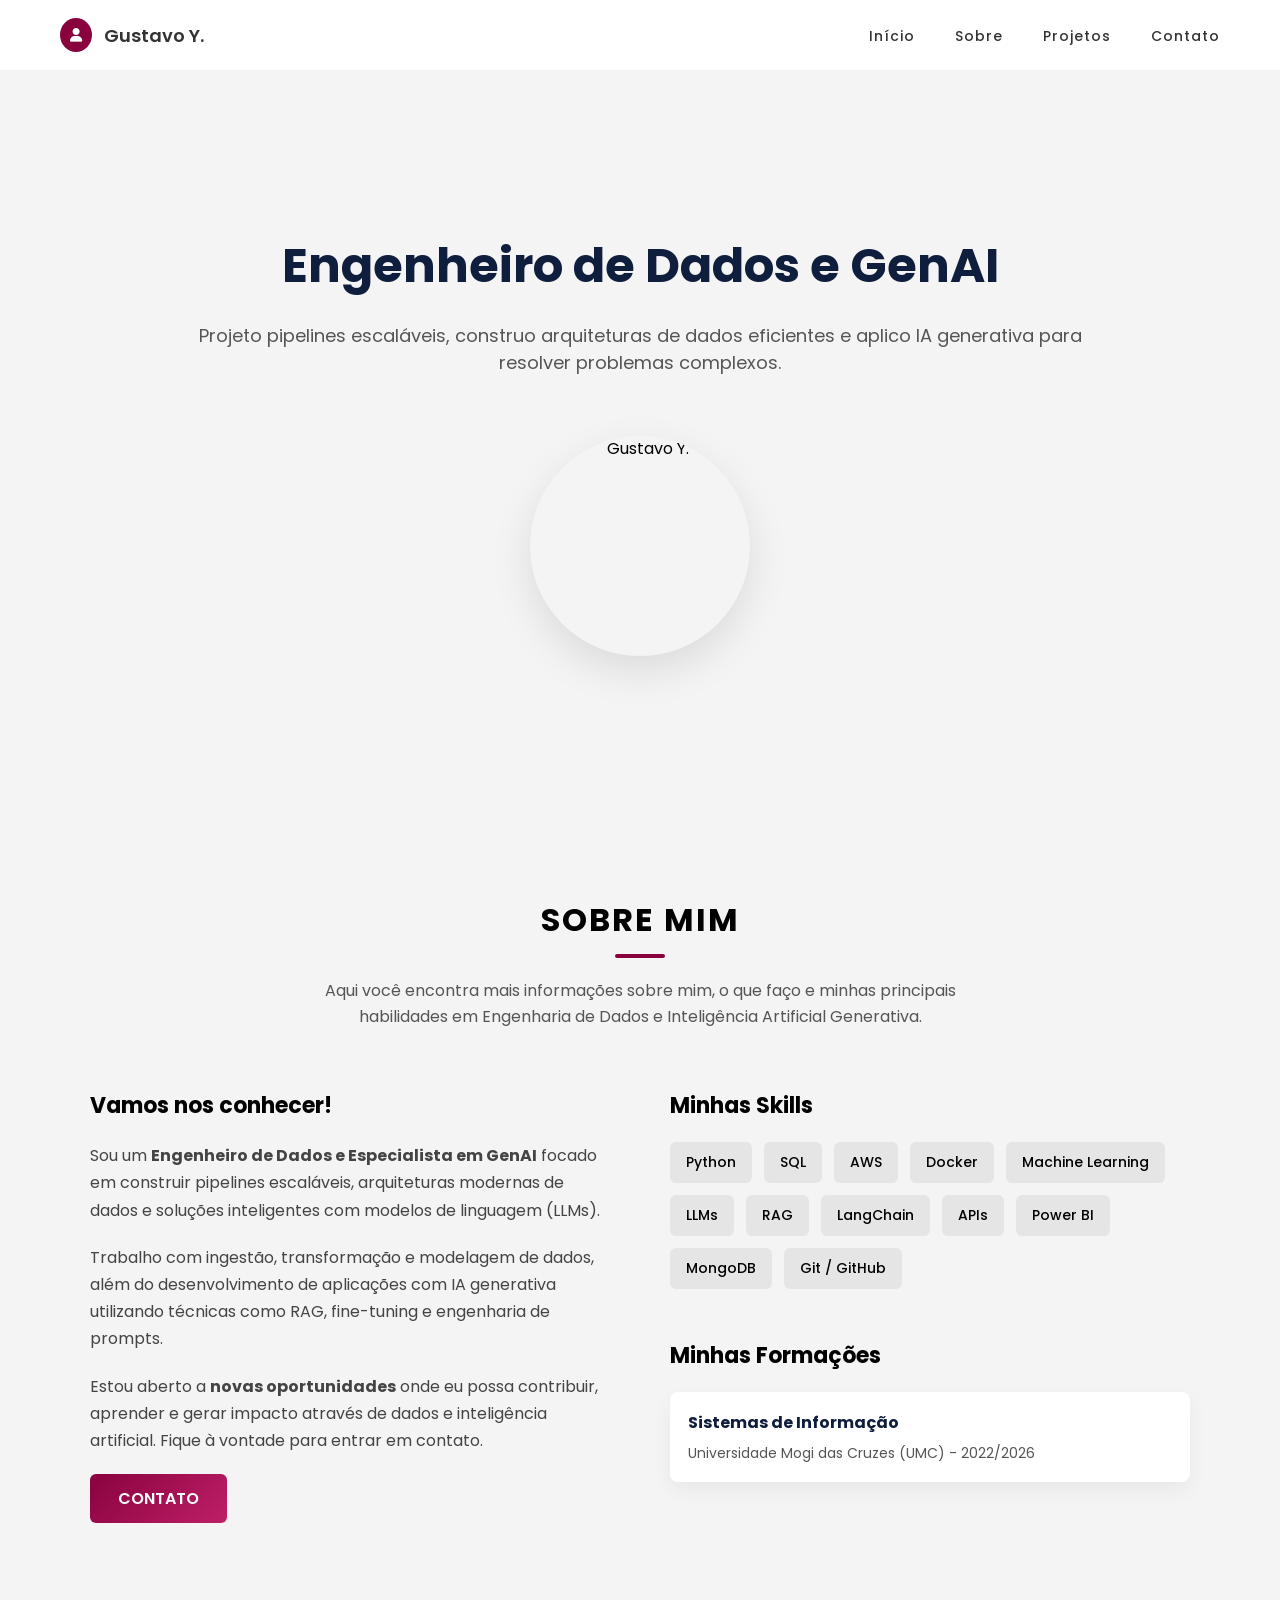
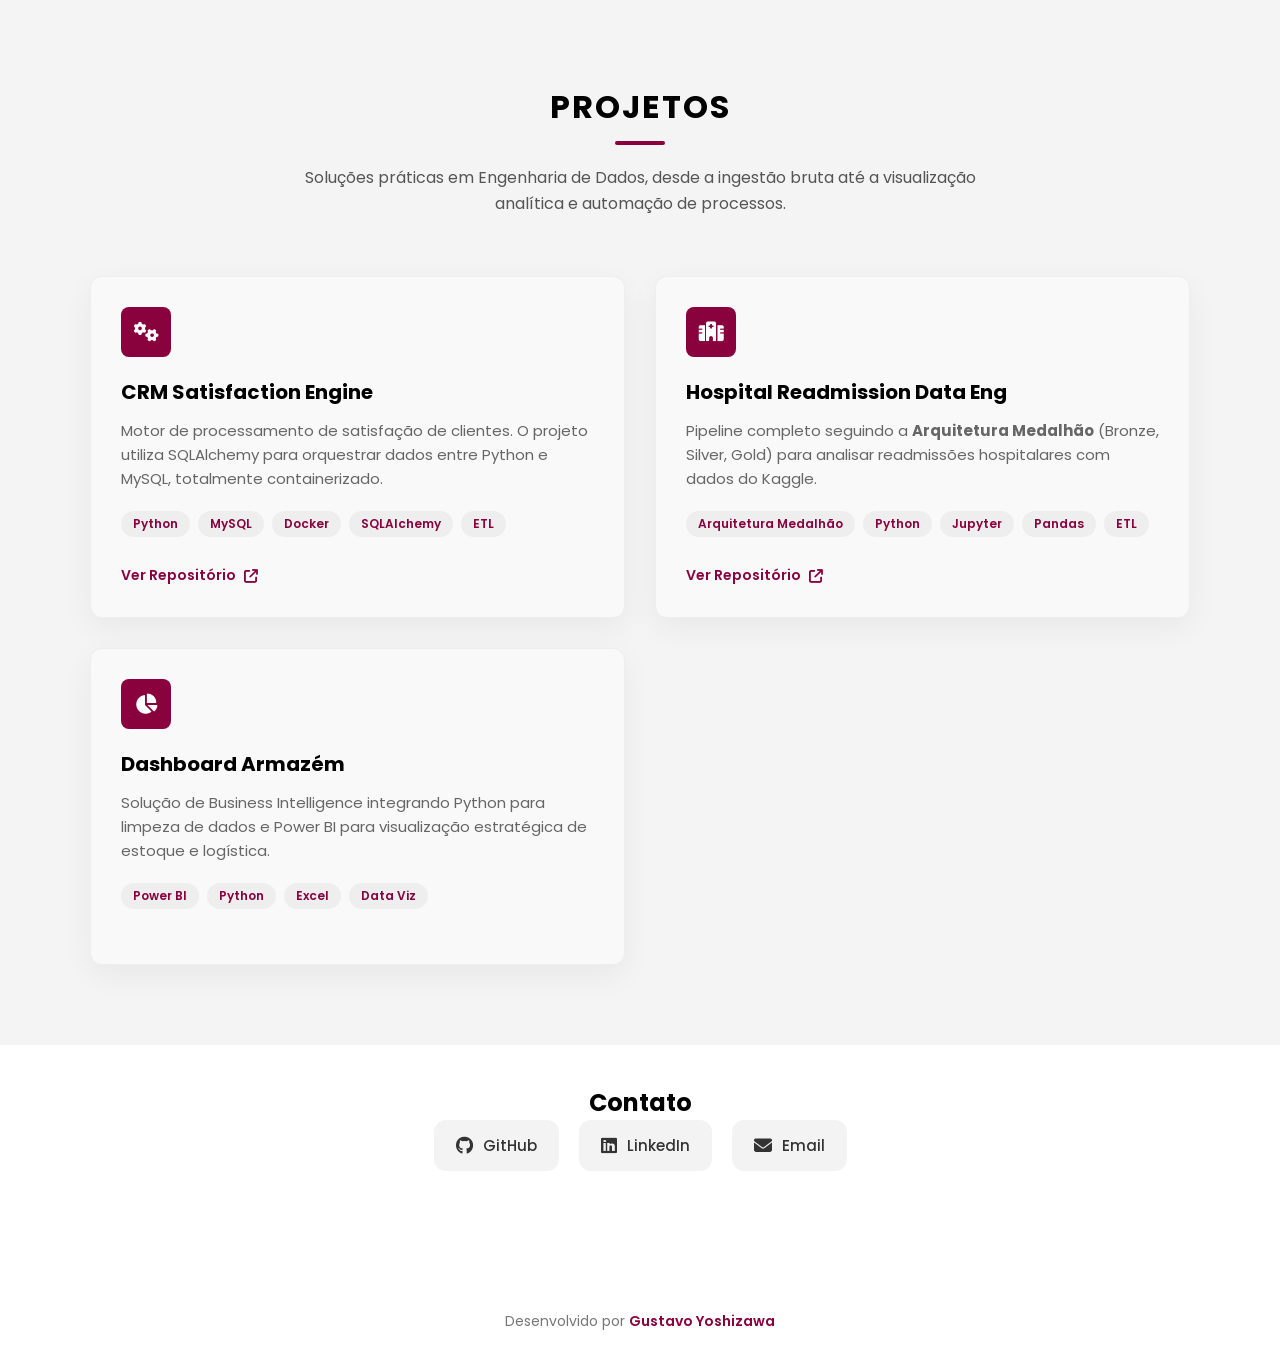
==== index.html @ 7f37b78b "Add files via upload" ====
<!doctype html>
<html lang="pt-br">
  <head>
    <meta charset="UTF-8" />
    <meta name="viewport" content="width=device-width, initial-scale=1.0" />
    <title>Portfólio</title>
    <link
      href="https://fonts.googleapis.com/css2?family=Poppins:wght@400;500;600&display=swap"
      rel="stylesheet"
    />
    <link
      rel="stylesheet"
      href="https://cdnjs.cloudflare.com/ajax/libs/font-awesome/6.5.0/css/all.min.css"
    />
    <link
      rel="stylesheet"
      href="https://cdnjs.cloudflare.com/ajax/libs/font-awesome/6.5.0/css/all.min.css"
    />
    <link rel="stylesheet" href="style.css" />
  </head>
  <body>
    <header>
      <div class="nav-container">
        <div class="logo">
          <i class="fa-solid fa-user"></i>
          Gustavo Y.
        </div>

        <nav>
          <ul>
            <li><a href="#">Início</a></li>
            <li><a href="#about">Sobre</a></li>
            <li><a href="#projects">Projetos</a></li>
            <li><a href="#contact">Contato</a></li>
          </ul>
        </nav>
      </div>
    </header>

    <section class="hero">
      <div class="hero-content">
        <h1>Engenheiro de Dados e GenAI</h1>
        <p>
          Projeto pipelines escaláveis, construo arquiteturas de dados
          eficientes e aplico IA generativa para resolver problemas complexos.
        </p>

        <div class="hero-avatar">
          <img
            src="https://ui-avatars.com/api/?name=Gustavo+Y.&size=300&background=89023e&color=ffffff&bold=true"
            alt="Gustavo Y."
          />
        </div>
      </div>
    </section>
    <section id="about" class="about">
      <div class="container">
        <h2 class="title">SOBRE MIM</h2>
        <p class="subtitle">
          Aqui você encontra mais informações sobre mim, o que faço e minhas
          principais habilidades em Engenharia de Dados e Inteligência
          Artificial Generativa.
        </p>

        <div class="content">
          <div class="left-column">
            <h3>Vamos nos conhecer!</h3>

            <p>
              Sou um
              <strong>Engenheiro de Dados e Especialista em GenAI</strong>
              focado em construir pipelines escaláveis, arquiteturas modernas de
              dados e soluções inteligentes com modelos de linguagem (LLMs).
            </p>

            <p>
              Trabalho com ingestão, transformação e modelagem de dados, além do
              desenvolvimento de aplicações com IA generativa utilizando
              técnicas como RAG, fine-tuning e engenharia de prompts.
            </p>

            <p>
              Estou aberto a <strong>novas oportunidades</strong> onde eu possa
              contribuir, aprender e gerar impacto através de dados e
              inteligência artificial. Fique à vontade para entrar em contato.
            </p>

            <a href="#contato" class="btn">CONTATO</a>
          </div>

          <div class="right-column">
            <h3>Minhas Skills</h3>

            <div class="skills">
              <span>Python</span>
              <span>SQL</span>
              <span>AWS</span>
              <span>Docker</span>
              <span>Machine Learning</span>
              <span>LLMs</span>
              <span>RAG</span>
              <span>LangChain</span>
              <span>APIs</span>
              <span>Power BI</span>
              <span>MongoDB</span>
              <span>Git / GitHub</span>
            </div>

            <h3 class="formations-title">Minhas Formações</h3>

            <div class="formations">
              <div class="formation-item">
                <h4>Sistemas de Informação</h4>
                <p>Universidade Mogi das Cruzes (UMC) - 2022/2026</p>
              </div>
            </div>
          </div>
        </div>
      </div>
    </section>
    <section id="projects" class="projects">
      <div class="container">
        <h2 class="title">PROJETOS</h2>
        <p class="subtitle">
          Soluções práticas em Engenharia de Dados, desde a ingestão bruta até a
          visualização analítica e automação de processos.
        </p>

        <div class="projects-grid">
          <div class="project-card">
            <div class="project-info">
              <div class="project-icon"><i class="fa-solid fa-gears"></i></div>
              <h3>CRM Satisfaction Engine</h3>
              <p>
                Motor de processamento de satisfação de clientes. O projeto
                utiliza SQLAlchemy para orquestrar dados entre Python e MySQL,
                totalmente containerizado.
              </p>
              <div class="project-tags">
                <span>Python</span>
                <span>MySQL</span>
                <span>Docker</span>
                <span>SQLAlchemy</span>
                <span>ETL</span>
              </div>
              <a
                href="https://github.com/gustavoyoshizawa/crm-satisfaction-engine"
                class="project-link"
                >Ver Repositório
                <i class="fa-solid fa-arrow-up-right-from-square"></i
              ></a>
            </div>
          </div>

          <div class="project-card">
            <div class="project-info">
              <div class="project-icon">
                <i class="fa-solid fa-hospital"></i>
              </div>
              <h3>Hospital Readmission Data Eng</h3>
              <p>
                Pipeline completo seguindo a
                <strong>Arquitetura Medalhão</strong> (Bronze, Silver, Gold)
                para analisar readmissões hospitalares com dados do Kaggle.
              </p>
              <div class="project-tags">
                <span>Arquitetura Medalhão</span>
                <span>Python</span>
                <span>Jupyter</span>
                <span>Pandas</span>
                <span>ETL</span>
              </div>
              <a
                href="https://github.com/gustavoyoshizawa/hospital-readmission-data-engineering"
                class="project-link"
                >Ver Repositório
                <i class="fa-solid fa-arrow-up-right-from-square"></i
              ></a>
            </div>
          </div>

          <div class="project-card">
            <div class="project-info">
              <div class="project-icon">
                <i class="fa-solid fa-chart-pie"></i>
              </div>
              <h3>Dashboard Armazém</h3>
              <p>
                Solução de Business Intelligence integrando Python para limpeza
                de dados e Power BI para visualização estratégica de estoque e
                logística.
              </p>
              <div class="project-tags">
                <span>Power BI</span>
                <span>Python</span>
                <span>Excel</span>
                <span>Data Viz</span>
              </div>
            </div>
          </div>
        </div>
      </div>
    </section>
    <section id="contact" class="contact-section">
      <div class="container">
        <h2 class="section-title">Contato</h2>

        <div class="contact-items">
          <a
            href="https://github.com/gustavoyoshizawa"
            target="_blank"
            class="contact-item"
          >
            <i class="fab fa-github"></i>
            <span>GitHub</span>
          </a>

          <a
            href="https://www.linkedin.com/in/gustavo-yoshizawa-17915619b"
            target="_blank"
            class="contact-item"
          >
            <i class="fab fa-linkedin"></i>
            <span>LinkedIn</span>
          </a>

          <a href="mailto:11222101383@alunos.umc.br" class="contact-item">
            <i class="fas fa-envelope"></i>
            <span>Email</span>
          </a>
        </div>
      </div>
    </section>

    <footer class="footer">
      <p>Desenvolvido por <span class="author">Gustavo Yoshizawa</span></p>
    </footer>
  </body>
</html>
---- style.css ----
* {
  margin: 0;
  padding: 0;
  box-sizing: border-box;
  font-family: "Poppins", sans-serif;
}

header {
  background-color: #ffffff;
  padding: 18px 60px;
  position: sticky;
  top: 0;
  z-index: 100;
}

.nav-container {
  display: flex;
  justify-content: space-between;
  align-items: center;
}

.logo {
  display: flex;
  align-items: center;
  gap: 12px;
  font-weight: 600;
  font-size: 18px;
  color: #333;
}

.logo i {
  background-color: #89023e;
  color: white;
  padding: 10px;
  border-radius: 50%;
  font-size: 14px;
}

nav ul {
  display: flex;
  list-style: none;
  gap: 40px;
}

nav a {
  text-decoration: none;
  color: #333;
  font-size: 14px;
  letter-spacing: 1px;
  font-weight: 500;
  transition: 0.3s;
}

nav a:hover {
  color: #89023e;
}

.hero {
  background-color: #f4f4f4;
  padding: 160px 20px;
  text-align: center;
}

.hero-content {
  max-width: 900px;
  margin: 0 auto;
}

.hero h1 {
  font-size: 48px;
  font-weight: 700;
  color: #0f1e3d;
  margin-bottom: 20px;
}

.hero p {
  font-size: 18px;
  color: #555;
  margin-bottom: 60px;
}

.hero-avatar {
  display: flex;
  justify-content: center;
}

.hero-avatar img {
  width: 220px;
  height: 220px;
  border-radius: 50%;
  object-fit: cover;
  box-shadow: 0 15px 40px rgba(0, 0, 0, 0.1);
  transition: transform 0.3s ease;
}

.hero-avatar img:hover {
  transform: scale(1.05);
}

.about {
  background-color: #f4f4f4;
  padding: 80px 20px;
}

.container {
  max-width: 1100px;
  margin: 0 auto;
  text-align: center;
}

.title {
  font-size: 32px;
  font-weight: 700;
  letter-spacing: 2px;
  margin-bottom: 15px;
  position: relative;
}

.title::after {
  content: "";
  width: 50px;
  height: 4px;
  background: #89023e;
  display: block;
  margin: 10px auto 0;
  border-radius: 2px;
}

.subtitle {
  max-width: 700px;
  margin: 20px auto 60px;
  color: #555;
  font-size: 16px;
  line-height: 1.6;
}

.content {
  display: flex;
  gap: 60px;
  text-align: left;
  justify-content: space-between;
}

.left-column,
.right-column {
  flex: 1;
}

.left-column h3,
.right-column h3 {
  font-size: 22px;
  margin-bottom: 20px;
}

.left-column p {
  margin-bottom: 20px;
  line-height: 1.7;
  color: #444;
}

.btn {
  display: inline-block;
  padding: 12px 28px;
  background: linear-gradient(135deg, #89023e, #be1f67);
  color: #fff;
  text-decoration: none;
  font-weight: 600;
  border-radius: 6px;
  transition: 0.3s ease;
}

.skills {
  display: flex;
  flex-wrap: wrap;
  gap: 12px;
}

.skills span {
  background-color: #e5e5e5;
  padding: 10px 16px;
  border-radius: 6px;
  font-size: 14px;
  font-weight: 500;
  transition: 0.3s;
}

.skills span:hover {
  background-color: #89023e;
  color: #ffffff;
}
.formations-title {
  margin-top: 50px;
}

.formations {
  display: flex;
  flex-direction: column;
  gap: 20px;
  margin-top: 20px;
}

.formation-item {
  background-color: #ffffff;
  padding: 18px;
  border-radius: 8px;
  box-shadow: 0 8px 20px rgba(0, 0, 0, 0.05);
  transition: 0.3s ease;
}

.formation-item h4 {
  font-size: 16px;
  margin-bottom: 8px;
  color: #0f1e3d;
}

.formation-item p {
  font-size: 14px;
  color: #555;
  line-height: 1.5;
}

.projects {
  background-color: #f4f4f4;
  padding: 80px 20px;
}

.projects-grid {
  display: grid;
  grid-template-columns: repeat(2, 1fr);
  gap: 30px;
  margin-top: 40px;
}

.project-card {
  background-color: #f9f9f9;
  border-radius: 12px;
  padding: 30px;
  text-align: left;
  box-shadow: 0 10px 30px rgba(0, 0, 0, 0.05);
  transition:
    transform 0.3s ease,
    box-shadow 0.3s ease;
  border: 1px solid #eee;
  display: flex;
  flex-direction: column;
}

.project-card:hover {
  transform: translateY(-8px);
  box-shadow: 0 15px 40px rgba(0, 0, 0, 0.1);
}

.project-icon {
  background-color: #89023e;
  color: #fff;
  width: 50px;
  height: 50px;
  display: flex;
  align-items: center;
  justify-content: center;
  border-radius: 8px;
  font-size: 20px;
  margin-bottom: 20px;
}

.project-info h3 {
  font-size: 20px;
  color: #000000;
  margin-bottom: 12px;
}

.project-info p {
  font-size: 15px;
  color: #666;
  line-height: 1.6;
  margin-bottom: 20px;
}

.project-tags {
  display: flex;
  flex-wrap: wrap;
  gap: 8px;
  margin-bottom: 25px;
}

.project-tags span {
  font-size: 12px;
  background: #eee;
  color: #89023e;
  padding: 4px 12px;
  border-radius: 20px;
  font-weight: 600;
}

.project-link {
  text-decoration: none;
  color: #89023e;
  font-weight: 600;
  font-size: 14px;
  display: inline-flex;
  align-items: center;
  gap: 8px;
  transition: 0.2s;
}

.project-link:hover {
  text-decoration: underline;
}

.contact-section {
  text-align: center;
  padding: 40px 20px;
}

.contact-subtitle {
  font-size: 14px;
  color: #777;
  margin-bottom: 40px;
}

.contact-items {
  display: flex;
  justify-content: center;
  gap: 20px;
  flex-wrap: wrap;
  margin-bottom: 40px;
}

.contact-item {
  display: flex;
  align-items: center;
  gap: 10px;

  padding: 14px 22px;
  background: #f3f3f3;
  border-radius: 12px;

  text-decoration: none;
  color: #333;
  font-size: 15px;
  font-weight: 500;

  transition: all 0.3s ease;
}

.contact-item i {
  font-size: 18px;
}

.contact-item:hover {
  background: #89023e;
  color: #fff;
  transform: translateY(-3px);
  box-shadow: 0 8px 20px rgba(0, 0, 0, 0.1);
}

.contact-cta {
  display: inline-block;
  margin-top: 10px;

  padding: 14px 28px;
  background: #89023e;
  color: #fff;

  border-radius: 10px;
  text-decoration: none;
  font-weight: 600;

  transition: 0.3s;
}

.contact-cta:hover {
  background: #89023e;
  transform: scale(1.05);
}

.footer {
  margin-top: 40px;
  text-align: center;
  padding: 20px;
  font-size: 14px;
  color: #777;
}

.footer .author {
  color: #89023e;
  font-weight: 600;
}

@media (max-width: 1024px) {
  header {
    padding: 18px 30px;
  }

  .hero {
    padding: 120px 20px;
  }

  .hero h1 {
    font-size: 38px;
  }

  .content {
    gap: 40px;
  }
}

@media (max-width: 768px) {
  .nav-container {
    flex-direction: column;
    gap: 20px;
  }

  nav ul {
    gap: 20px;
    flex-wrap: wrap;
    justify-content: center;
  }

  .hero {
    padding: 100px 20px;
  }

  .hero h1 {
    font-size: 28px;
  }

  .hero p {
    font-size: 16px;
    margin-bottom: 40px;
  }

  .hero-avatar img {
    width: 160px;
    height: 160px;
  }

  .content {
    flex-direction: column;
    gap: 40px;
  }

  .left-column,
  .right-column {
    width: 100%;
  }

  .title {
    font-size: 26px;
  }

  .subtitle {
    font-size: 14px;
  }

  .skills {
    justify-content: center;
  }
  .projects-grid {
    grid-template-columns: 1fr;
  }

  .project-card {
    padding: 20px;
  }
}

@media (max-width: 480px) {
  header {
    padding: 15px 20px;
  }

  .logo {
    font-size: 16px;
  }

  .hero h1 {
    font-size: 22px;
  }

  .hero p {
    font-size: 14px;
  }

  .btn {
    padding: 10px 20px;
    font-size: 14px;
  }
}
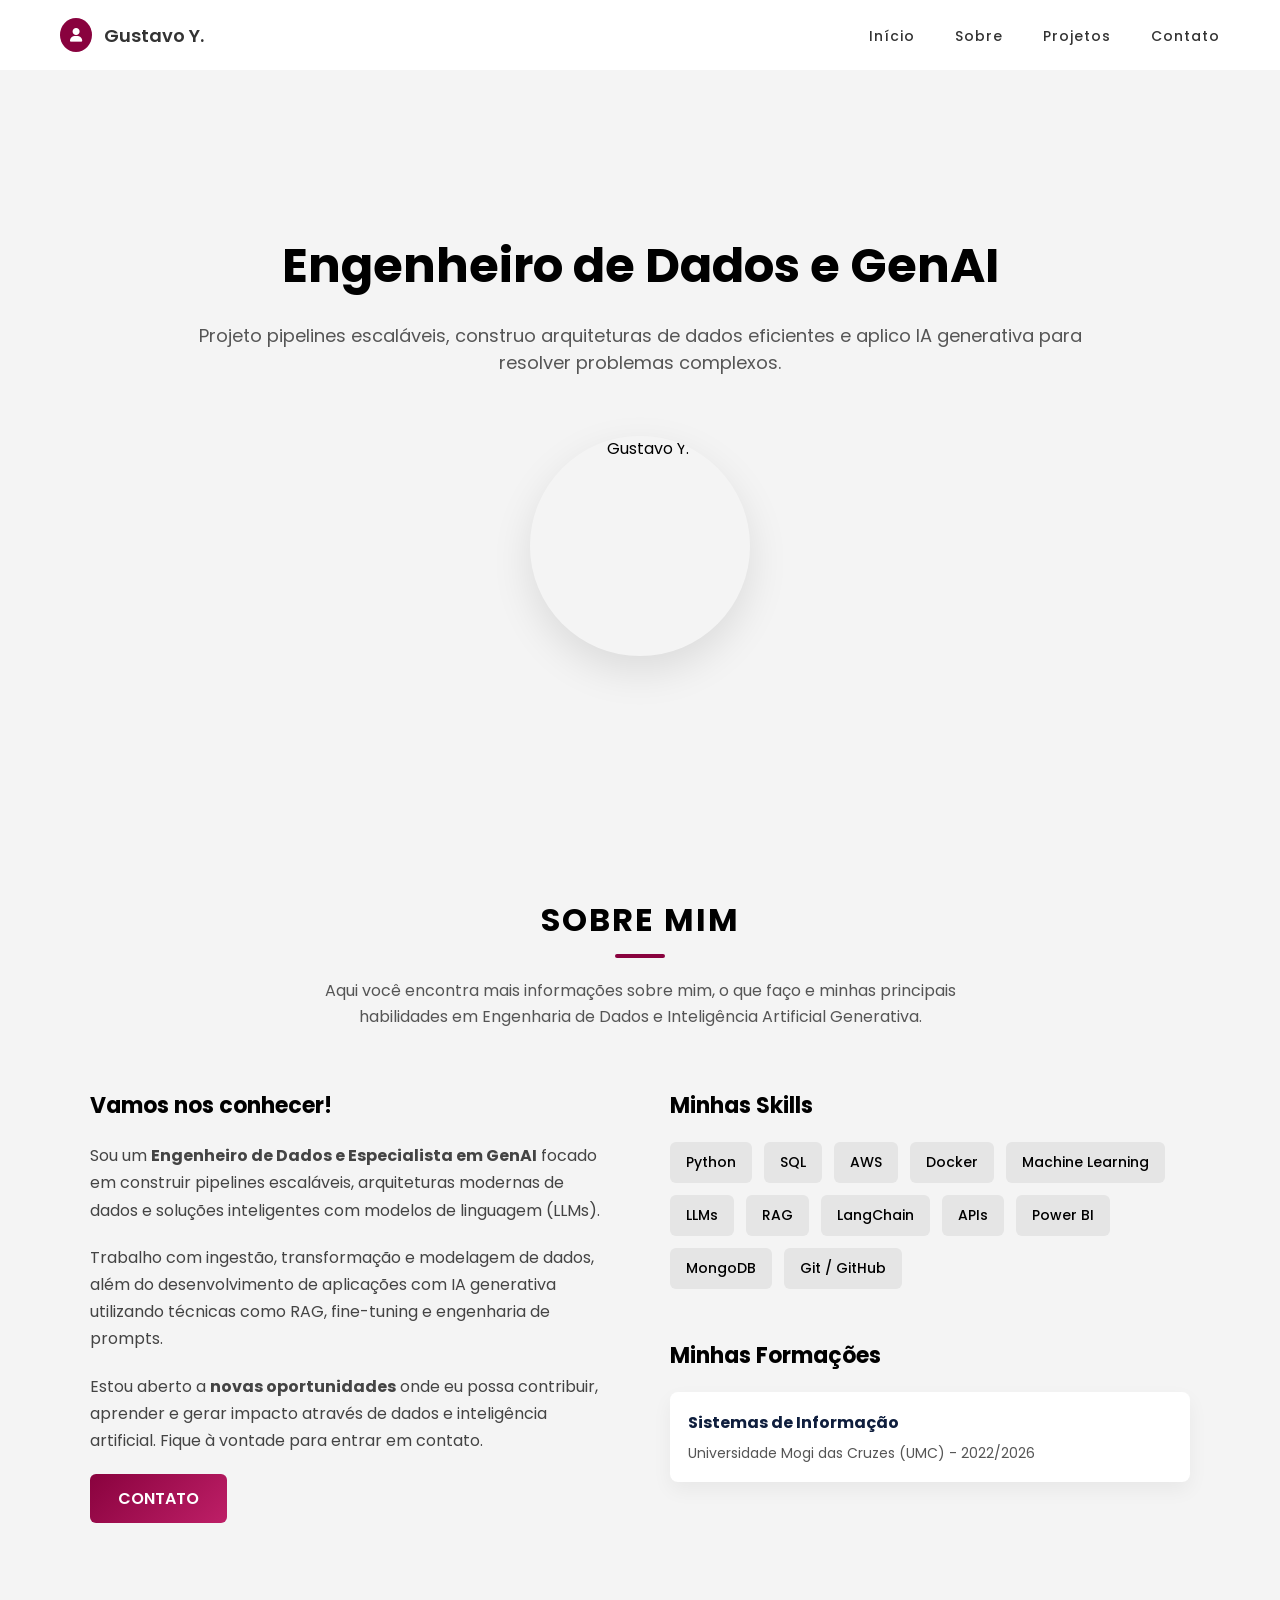
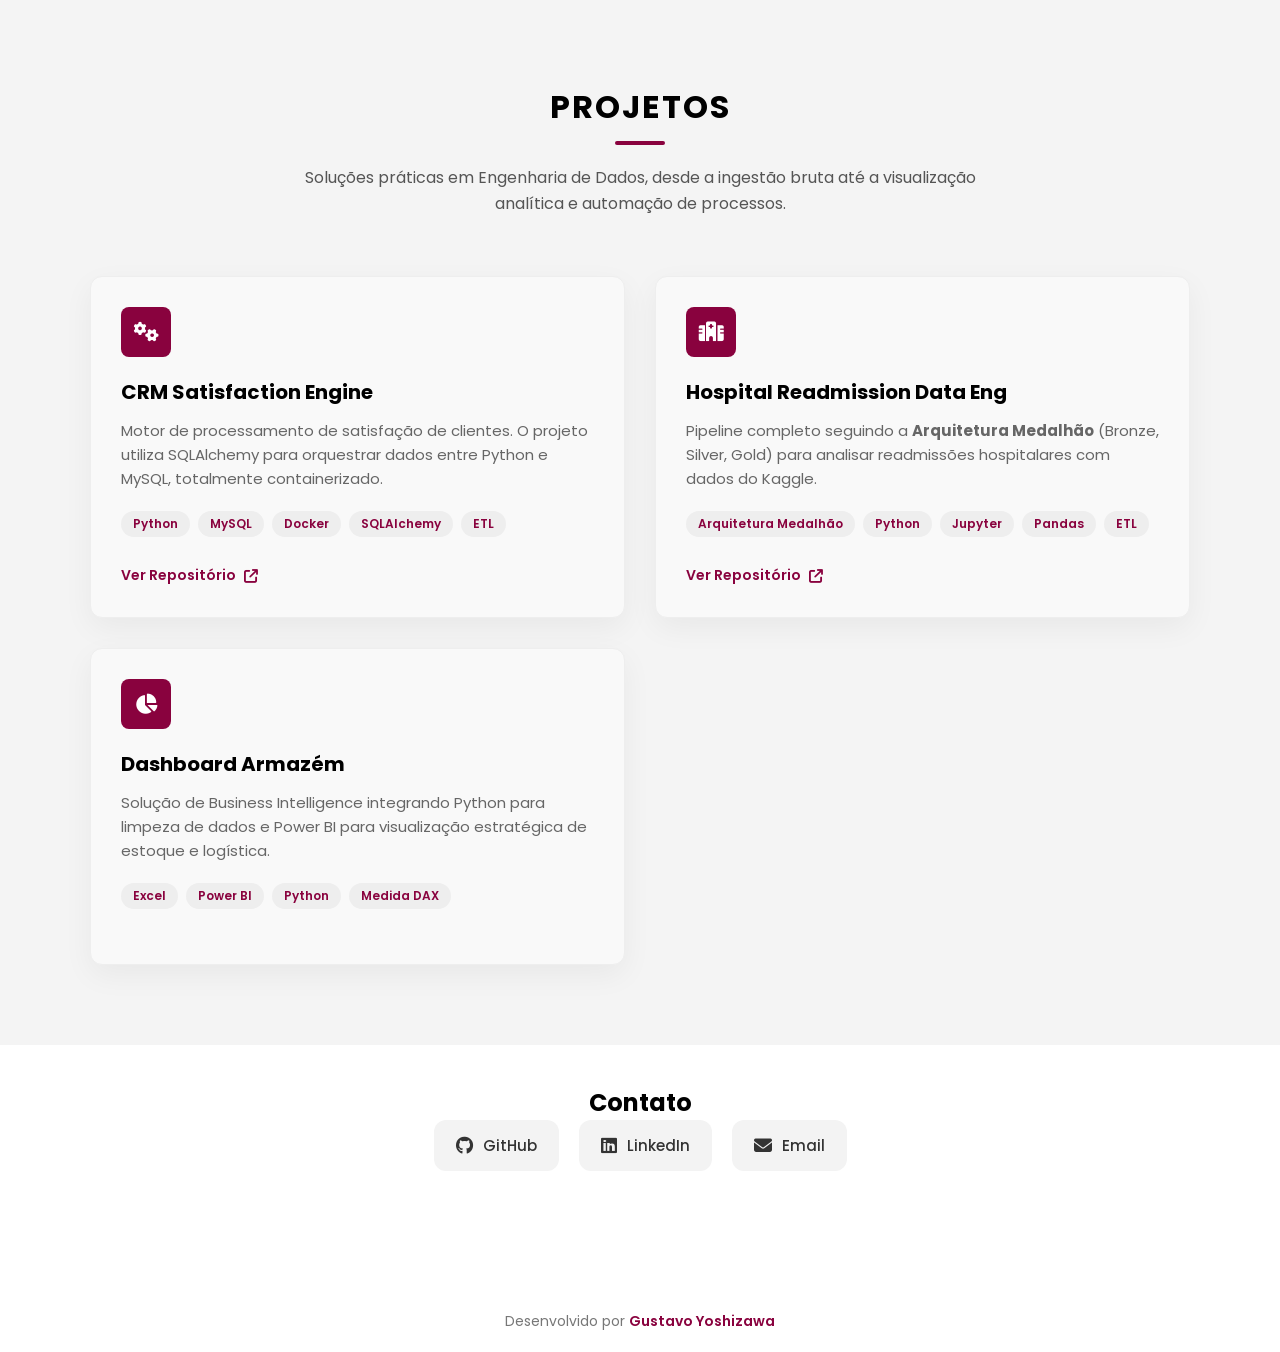
==== commit 31548525: "Add files via upload" ====
--- a/index.html
+++ b/index.html
@@ -28,7 +28,7 @@
 
         <nav>
           <ul>
-            <li><a href="#">Início</a></li>
+            <li><a href="#home">Início</a></li>
             <li><a href="#about">Sobre</a></li>
             <li><a href="#projects">Projetos</a></li>
             <li><a href="#contact">Contato</a></li>
@@ -37,7 +37,7 @@
       </div>
     </header>
 
-    <section class="hero">
+    <section id="home" class="hero">
       <div class="hero-content">
         <h1>Engenheiro de Dados e GenAI</h1>
         <p>
@@ -191,10 +191,10 @@
                 logística.
               </p>
               <div class="project-tags">
+                <span>Excel</span>
                 <span>Power BI</span>
                 <span>Python</span>
-                <span>Excel</span>
-                <span>Data Viz</span>
+                <span>Medida DAX</span>
               </div>
             </div>
           </div>
@@ -235,5 +235,6 @@
     <footer class="footer">
       <p>Desenvolvido por <span class="author">Gustavo Yoshizawa</span></p>
     </footer>
+    <script src="script.js"></script>
   </body>
 </html>
--- a/style.css
+++ b/style.css
@@ -69,7 +69,7 @@
 .hero h1 {
   font-size: 48px;
   font-weight: 700;
-  color: #0f1e3d;
+  color: #000000;
   margin-bottom: 20px;
 }
 
